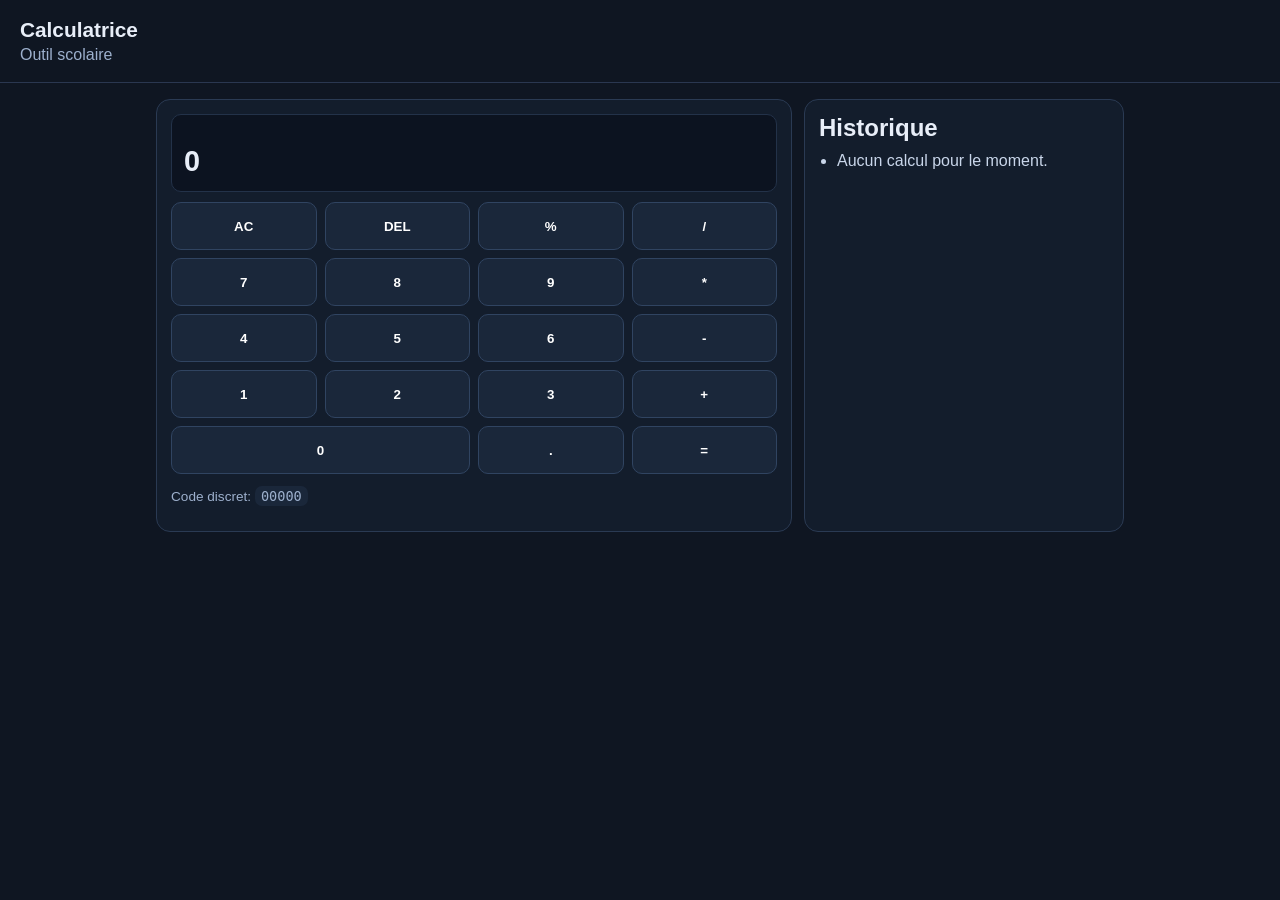
==== index.html @ bf12f57d "Add files via upload" ====
<!doctype html>
<html lang="fr">
<head>
  <meta charset="UTF-8">
  <meta name="viewport" content="width=device-width,initial-scale=1">
  <meta name="description" content="Calculatrice en ligne discrete">
  <title>CalcStudy</title>
  <link rel="icon" type="image/svg+xml" href="assets/favicon.svg">
  <link rel="stylesheet" href="css/calcsolver.css">
</head>
<body>
  <header class="topbar">
    <h1>Calculatrice</h1>
    <p>Outil scolaire</p>
  </header>

  <main class="layout">
    <section class="panel">
      <div class="display">
        <div id="expr"></div>
        <output id="result">0</output>
      </div>
      <div class="keys" id="keys">
        <button data-a="c">AC</button><button data-a="d">DEL</button><button data-v="%">%</button><button data-v="/">/</button>
        <button data-v="7">7</button><button data-v="8">8</button><button data-v="9">9</button><button data-v="*">*</button>
        <button data-v="4">4</button><button data-v="5">5</button><button data-v="6">6</button><button data-v="-">-</button>
        <button data-v="1">1</button><button data-v="2">2</button><button data-v="3">3</button><button data-v="+">+</button>
        <button data-v="0" class="span2">0</button><button data-v=".">.</button><button data-a="e">=</button>
      </div>
      <p class="hint">Code discret: <code>00000</code></p>
    </section>

    <aside class="panel">
      <h2>Historique</h2>
      <ul id="history"><li>Aucun calcul pour le moment.</li></ul>
    </aside>
  </main>

  <script src="js/calcsolver.js"></script>
</body>
</html>
---- css/calcsolver.css ----
*{box-sizing:border-box}body{margin:0;background:#0f1622;color:#e8eef8;font-family:Segoe UI,Arial,sans-serif}
.topbar{padding:18px 20px;border-bottom:1px solid #2a3750}.topbar h1{margin:0;font-size:1.3rem}.topbar p{margin:4px 0 0;color:#9db0cd}
.layout{max-width:1000px;margin:0 auto;padding:16px;display:grid;grid-template-columns:1fr 320px;gap:12px}
.panel{background:#131d2c;border:1px solid #2a3a53;border-radius:14px;padding:14px}
.display{background:#0c1320;border:1px solid #233249;border-radius:10px;padding:12px;min-height:78px}
#expr{color:#9db0cd;font-size:.9rem;min-height:18px}#result{display:block;font-size:1.8rem;font-weight:700;word-break:break-all}
.keys{margin-top:10px;display:grid;grid-template-columns:repeat(4,1fr);gap:8px}.keys button{height:48px;border-radius:10px;border:1px solid #304461;background:#1a273a;color:#fff;cursor:pointer;font-weight:700}
.keys button:hover{border-color:#4f7bbb}.span2{grid-column:span 2}.hint{color:#9db0cd;font-size:.85rem}code{background:#1a273a;padding:2px 6px;border-radius:7px}
ul{margin:0;padding-left:18px;color:#c9d6ea}h2{margin:0 0 10px}
@media (max-width:850px){.layout{grid-template-columns:1fr}}
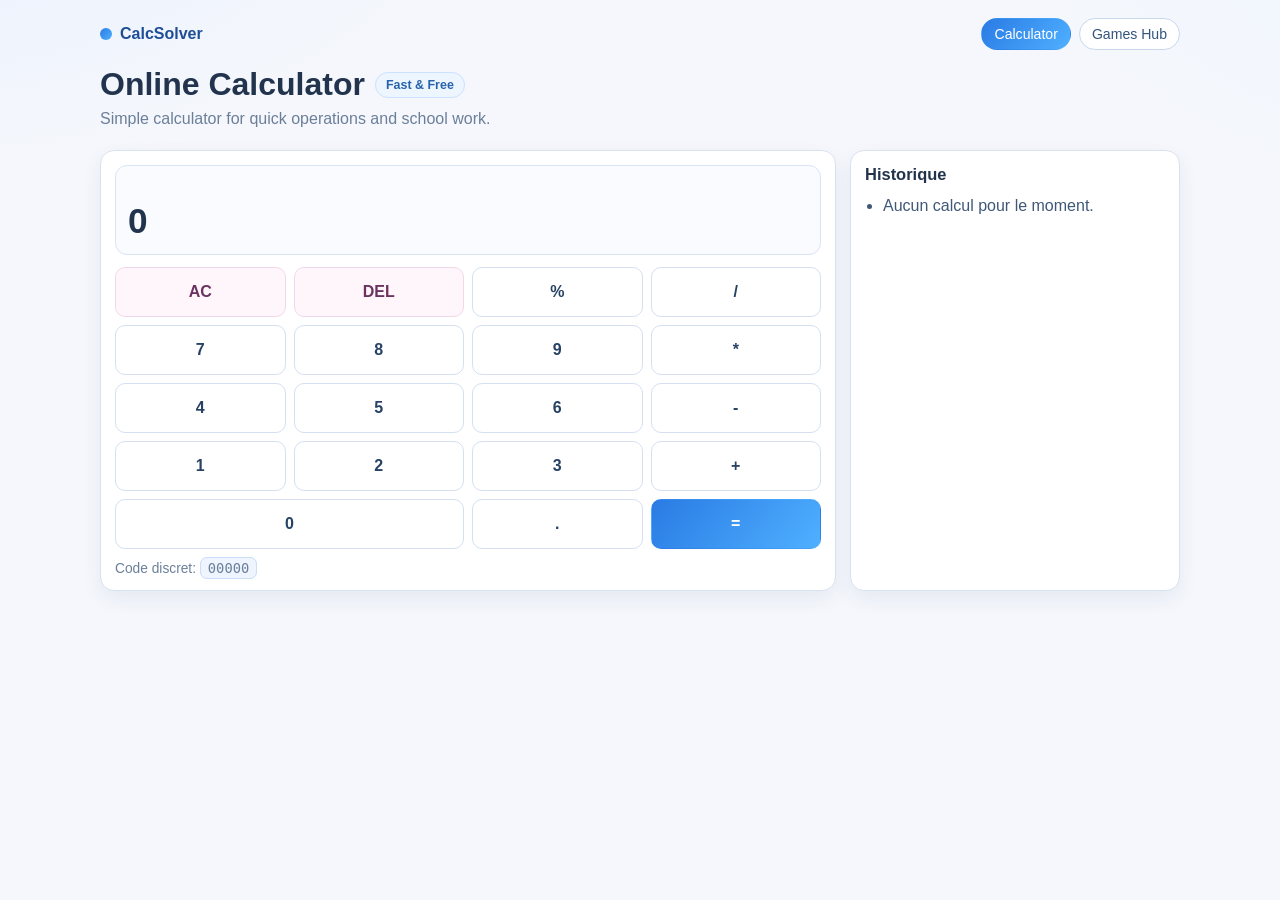
==== commit 75187a4f: "Add files via upload" ====
--- a/index.html
+++ b/index.html
@@ -9,30 +9,46 @@
   <link rel="stylesheet" href="css/calcsolver.css">
 </head>
 <body>
-  <header class="topbar">
-    <h1>Calculatrice</h1>
-    <p>Outil scolaire</p>
+  <a class="skip-link" href="#main-content">Aller au contenu</a>
+
+  <header class="topbar" role="banner">
+    <div class="topbar-inner">
+      <div class="brand">
+        <span class="brand-dot" aria-hidden="true"></span>
+        <strong>CalcSolver</strong>
+      </div>
+      <nav class="quick-nav" aria-label="Navigation rapide">
+        <a href="index.html" class="active">Calculator</a>
+        <a href="resources.html">Games Hub</a>
+      </nav>
+    </div>
+    <div class="title-wrap">
+      <h1>Online Calculator</h1>
+      <span class="badge">Fast & Free</span>
+    </div>
+    <p>Simple calculator for quick operations and school work.</p>
   </header>
 
-  <main class="layout">
-    <section class="panel">
-      <div class="display">
-        <div id="expr"></div>
-        <output id="result">0</output>
+  <main class="layout" id="main-content">
+    <section class="panel" aria-labelledby="calc-title">
+      <h2 id="calc-title" class="sr-only">Calculatrice principale</h2>
+      <div class="display" aria-live="polite" aria-atomic="true">
+        <div id="expr" aria-label="Expression en cours"></div>
+        <output id="result" aria-label="Resultat">0</output>
       </div>
-      <div class="keys" id="keys">
-        <button data-a="c">AC</button><button data-a="d">DEL</button><button data-v="%">%</button><button data-v="/">/</button>
-        <button data-v="7">7</button><button data-v="8">8</button><button data-v="9">9</button><button data-v="*">*</button>
-        <button data-v="4">4</button><button data-v="5">5</button><button data-v="6">6</button><button data-v="-">-</button>
-        <button data-v="1">1</button><button data-v="2">2</button><button data-v="3">3</button><button data-v="+">+</button>
-        <button data-v="0" class="span2">0</button><button data-v=".">.</button><button data-a="e">=</button>
+      <div class="keys" id="keys" role="group" aria-label="Touches de calcul">
+        <button data-a="c" aria-label="Effacer tout">AC</button><button data-a="d" aria-label="Supprimer un caractere">DEL</button><button data-v="%" aria-label="Modulo">%</button><button data-v="/" aria-label="Division">/</button>
+        <button data-v="7" aria-label="Sept">7</button><button data-v="8" aria-label="Huit">8</button><button data-v="9" aria-label="Neuf">9</button><button data-v="*" aria-label="Multiplication">*</button>
+        <button data-v="4" aria-label="Quatre">4</button><button data-v="5" aria-label="Cinq">5</button><button data-v="6" aria-label="Six">6</button><button data-v="-" aria-label="Soustraction">-</button>
+        <button data-v="1" aria-label="Un">1</button><button data-v="2" aria-label="Deux">2</button><button data-v="3" aria-label="Trois">3</button><button data-v="+" aria-label="Addition">+</button>
+        <button data-v="0" class="span2" aria-label="Zero">0</button><button data-v="." aria-label="Point decimal">.</button><button data-a="e" aria-label="Calculer">=</button>
       </div>
-      <p class="hint">Code discret: <code>00000</code></p>
+      <p class="hint" id="hint-secret">Code discret: <code>00000</code></p>
     </section>
 
-    <aside class="panel">
-      <h2>Historique</h2>
-      <ul id="history"><li>Aucun calcul pour le moment.</li></ul>
+    <aside class="panel" aria-labelledby="history-title">
+      <h2 id="history-title">Historique</h2>
+      <ul id="history" aria-live="polite"><li>Aucun calcul pour le moment.</li></ul>
     </aside>
   </main>
 
--- a/css/calcsolver.css
+++ b/css/calcsolver.css
@@ -1,10 +1,225 @@
-*{box-sizing:border-box}body{margin:0;background:#0f1622;color:#e8eef8;font-family:Segoe UI,Arial,sans-serif}
-.topbar{padding:18px 20px;border-bottom:1px solid #2a3750}.topbar h1{margin:0;font-size:1.3rem}.topbar p{margin:4px 0 0;color:#9db0cd}
-.layout{max-width:1000px;margin:0 auto;padding:16px;display:grid;grid-template-columns:1fr 320px;gap:12px}
-.panel{background:#131d2c;border:1px solid #2a3a53;border-radius:14px;padding:14px}
-.display{background:#0c1320;border:1px solid #233249;border-radius:10px;padding:12px;min-height:78px}
-#expr{color:#9db0cd;font-size:.9rem;min-height:18px}#result{display:block;font-size:1.8rem;font-weight:700;word-break:break-all}
-.keys{margin-top:10px;display:grid;grid-template-columns:repeat(4,1fr);gap:8px}.keys button{height:48px;border-radius:10px;border:1px solid #304461;background:#1a273a;color:#fff;cursor:pointer;font-weight:700}
-.keys button:hover{border-color:#4f7bbb}.span2{grid-column:span 2}.hint{color:#9db0cd;font-size:.85rem}code{background:#1a273a;padding:2px 6px;border-radius:7px}
-ul{margin:0;padding-left:18px;color:#c9d6ea}h2{margin:0 0 10px}
-@media (max-width:850px){.layout{grid-template-columns:1fr}}
+:root {
+  --bg: #f5f7fc;
+  --surface: #ffffff;
+  --line: #d8e2f1;
+  --text: #22344d;
+  --muted: #6b7f99;
+  --blue: #2a7be4;
+  --blue-dark: #1f66c3;
+}
+
+* { box-sizing: border-box; }
+html, body { margin: 0; min-height: 100%; }
+body {
+  font-family: "Segoe UI", Arial, sans-serif;
+  color: var(--text);
+  background:
+    radial-gradient(1100px 600px at -10% -20%, #e6efff 0%, transparent 60%),
+    radial-gradient(900px 500px at 120% -10%, #edf7ff 0%, transparent 60%),
+    var(--bg);
+}
+
+.skip-link {
+  position: absolute;
+  left: 10px;
+  top: -50px;
+  z-index: 20;
+  background: #eef4ff;
+  color: #1f3f73;
+  border: 1px solid #84a8df;
+  border-radius: 8px;
+  padding: 8px 10px;
+  text-decoration: none;
+}
+.skip-link:focus-visible { top: 10px; }
+
+.sr-only {
+  position: absolute;
+  width: 1px;
+  height: 1px;
+  padding: 0;
+  margin: -1px;
+  overflow: hidden;
+  clip: rect(0,0,0,0);
+  border: 0;
+}
+
+.topbar {
+  max-width: 1120px;
+  margin: 0 auto;
+  padding: 18px 20px 12px;
+}
+.topbar-inner {
+  display: flex;
+  justify-content: space-between;
+  align-items: center;
+  gap: 10px;
+}
+.brand {
+  display: inline-flex;
+  align-items: center;
+  gap: 8px;
+  color: #1e4f96;
+}
+.brand-dot {
+  width: 12px;
+  height: 12px;
+  border-radius: 50%;
+  background: linear-gradient(130deg, #2a7be4, #4fb0ff);
+}
+.quick-nav {
+  display: inline-flex;
+  gap: 8px;
+}
+.quick-nav a {
+  text-decoration: none;
+  color: #33557f;
+  border: 1px solid #c8d8ef;
+  background: #fff;
+  border-radius: 999px;
+  padding: 7px 12px;
+  font-size: .88rem;
+}
+.quick-nav a.active {
+  border-color: transparent;
+  color: #fff;
+  background: linear-gradient(130deg, #2a7be4, #4fb0ff);
+}
+
+.title-wrap {
+  margin-top: 16px;
+  display: flex;
+  gap: 10px;
+  align-items: center;
+  flex-wrap: wrap;
+}
+.topbar h1 {
+  margin: 0;
+  font-size: clamp(1.25rem, 2.8vw, 2rem);
+}
+.topbar p {
+  margin: 7px 0 0;
+  color: var(--muted);
+}
+.badge {
+  height: 26px;
+  border-radius: 999px;
+  border: 1px solid #cae1ff;
+  background: #edf6ff;
+  color: #2762ac;
+  display: inline-flex;
+  align-items: center;
+  padding: 0 10px;
+  font-size: .78rem;
+  font-weight: 700;
+}
+
+.layout {
+  max-width: 1120px;
+  margin: 0 auto;
+  padding: 10px 20px 30px;
+  display: grid;
+  grid-template-columns: minmax(320px, 1fr) 330px;
+  gap: 14px;
+}
+
+.panel {
+  background: var(--surface);
+  border: 1px solid var(--line);
+  border-radius: 14px;
+  padding: 14px;
+  box-shadow: 0 8px 20px rgba(24, 56, 103, 0.07);
+}
+
+.display {
+  background: #f9fbff;
+  border: 1px solid #d9e4f5;
+  border-radius: 12px;
+  padding: 12px;
+  min-height: 90px;
+}
+#expr {
+  color: var(--muted);
+  font-size: .9rem;
+  min-height: 20px;
+}
+#result {
+  display: block;
+  margin-top: 3px;
+  font-size: clamp(1.65rem, 4vw, 2.2rem);
+  font-weight: 800;
+  word-break: break-all;
+}
+
+.keys {
+  margin-top: 12px;
+  display: grid;
+  grid-template-columns: repeat(4, 1fr);
+  gap: 8px;
+}
+.keys button {
+  height: 50px;
+  border-radius: 10px;
+  border: 1px solid #d4e0f2;
+  background: #fff;
+  color: #274264;
+  cursor: pointer;
+  font-size: 1rem;
+  font-weight: 700;
+  transition: transform .12s ease, border-color .12s ease, background .12s ease;
+}
+.keys button:hover {
+  background: #f3f8ff;
+  border-color: #aac7ef;
+}
+.keys button:active { transform: scale(0.97); }
+.keys button:focus-visible,
+code:focus-visible {
+  outline: 2px solid #7ab0f2;
+  outline-offset: 2px;
+}
+
+.keys button[data-a="e"] {
+  border-color: transparent;
+  color: #fff;
+  background: linear-gradient(130deg, var(--blue), #4fb0ff);
+}
+.keys button[data-a="c"],
+.keys button[data-a="d"] {
+  color: #6b3360;
+  background: #fff6fb;
+  border-color: #f0d8e8;
+}
+
+.span2 { grid-column: span 2; }
+
+.hint {
+  margin: 11px 0 0;
+  color: var(--muted);
+  font-size: .86rem;
+}
+code {
+  background: #eef5ff;
+  border: 1px solid #cadef8;
+  border-radius: 7px;
+  padding: 2px 7px;
+}
+
+h2 { margin: 0 0 10px; font-size: 1.03rem; }
+ul {
+  margin: 0;
+  padding-left: 18px;
+  color: #3f5877;
+}
+li { line-height: 1.5; }
+
+@media (max-width: 900px) {
+  .layout { grid-template-columns: 1fr; }
+}
+
+@media (prefers-reduced-motion: reduce) {
+  *, *::before, *::after {
+    transition-duration: 0.01ms !important;
+    animation-duration: 0.01ms !important;
+  }
+}
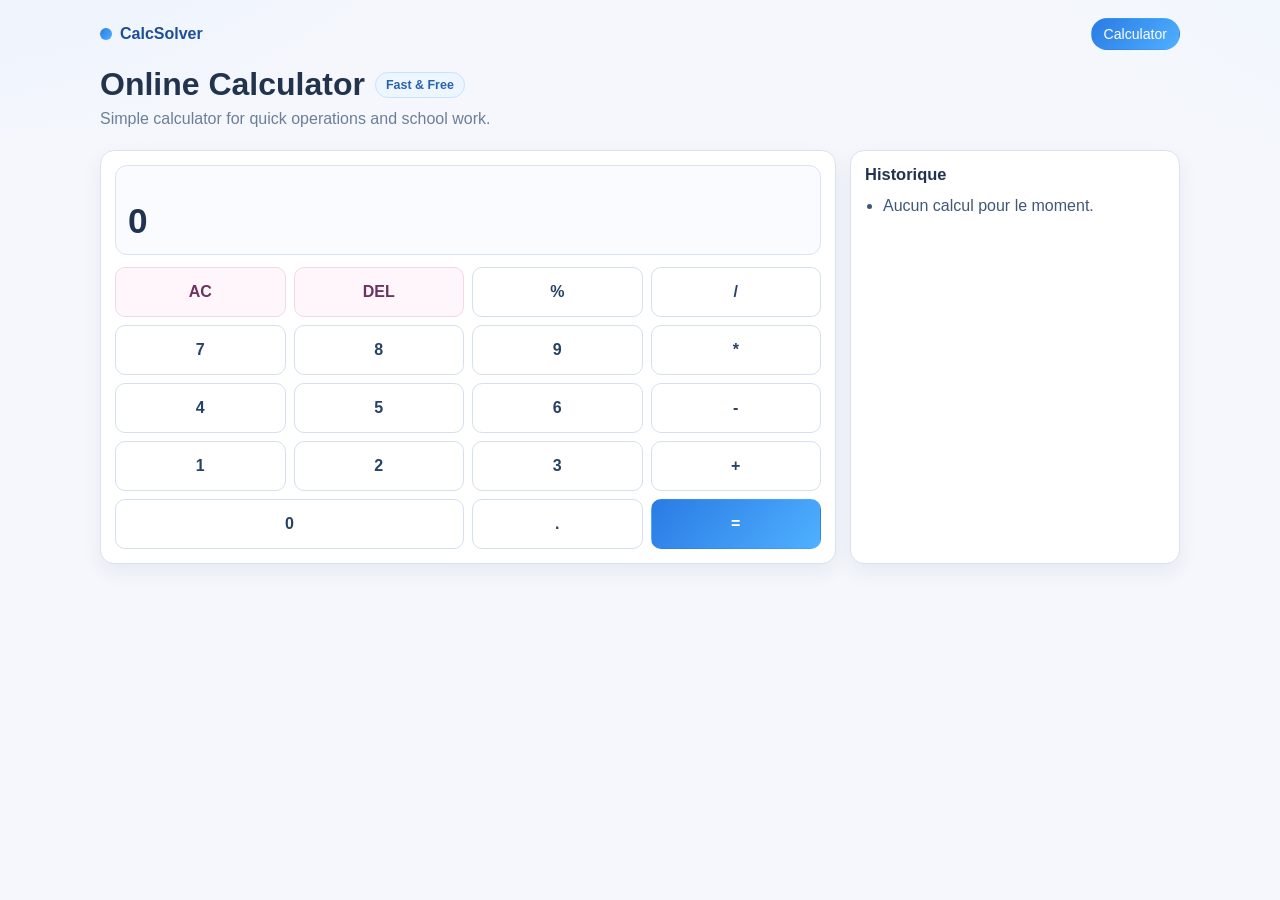
==== commit 448bcb39: "ds" ====
--- a/index.html
+++ b/index.html
@@ -3,7 +3,7 @@
 <head>
   <meta charset="UTF-8">
   <meta name="viewport" content="width=device-width,initial-scale=1">
-  <meta name="description" content="Calculatrice en ligne discrete">
+  <meta name="description" content="Calculatrice en ligne">
   <title>CalcStudy</title>
   <link rel="icon" type="image/svg+xml" href="assets/favicon.svg">
   <link rel="stylesheet" href="css/calcsolver.css">
@@ -19,7 +19,6 @@
       </div>
       <nav class="quick-nav" aria-label="Navigation rapide">
         <a href="index.html" class="active">Calculator</a>
-        <a href="resources.html">Games Hub</a>
       </nav>
     </div>
     <div class="title-wrap">
@@ -43,7 +42,6 @@
         <button data-v="1" aria-label="Un">1</button><button data-v="2" aria-label="Deux">2</button><button data-v="3" aria-label="Trois">3</button><button data-v="+" aria-label="Addition">+</button>
         <button data-v="0" class="span2" aria-label="Zero">0</button><button data-v="." aria-label="Point decimal">.</button><button data-a="e" aria-label="Calculer">=</button>
       </div>
-      <p class="hint" id="hint-secret">Code discret: <code>00000</code></p>
     </section>
 
     <aside class="panel" aria-labelledby="history-title">
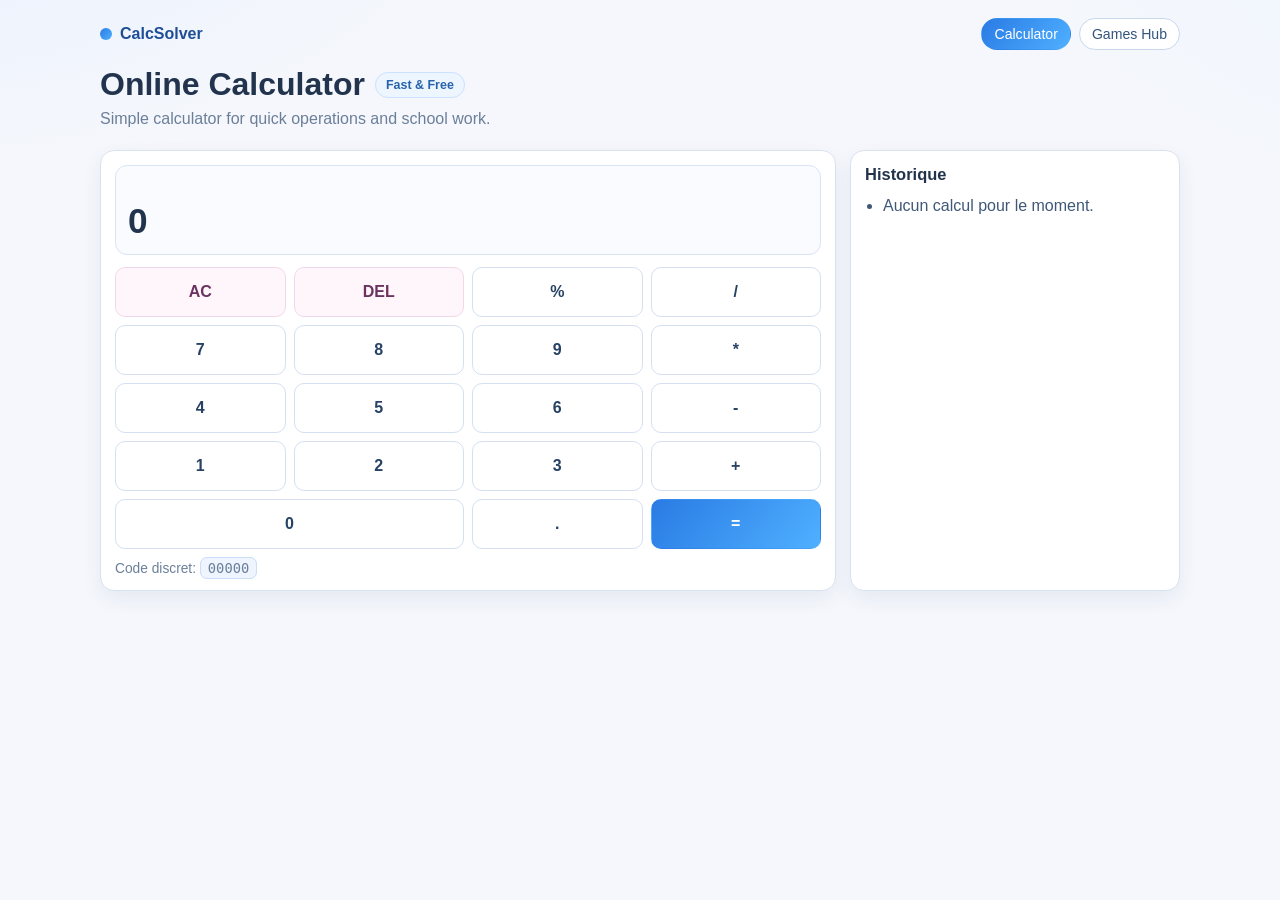
==== commit 97e0fa4a: "Add files via upload" ====
--- a/index.html
+++ b/index.html
@@ -3,7 +3,7 @@
 <head>
   <meta charset="UTF-8">
   <meta name="viewport" content="width=device-width,initial-scale=1">
-  <meta name="description" content="Calculatrice en ligne">
+  <meta name="description" content="Calculatrice en ligne discrete">
   <title>CalcStudy</title>
   <link rel="icon" type="image/svg+xml" href="assets/favicon.svg">
   <link rel="stylesheet" href="css/calcsolver.css">
@@ -19,6 +19,7 @@
       </div>
       <nav class="quick-nav" aria-label="Navigation rapide">
         <a href="index.html" class="active">Calculator</a>
+        <a href="resources.html">Games Hub</a>
       </nav>
     </div>
     <div class="title-wrap">
@@ -42,6 +43,7 @@
         <button data-v="1" aria-label="Un">1</button><button data-v="2" aria-label="Deux">2</button><button data-v="3" aria-label="Trois">3</button><button data-v="+" aria-label="Addition">+</button>
         <button data-v="0" class="span2" aria-label="Zero">0</button><button data-v="." aria-label="Point decimal">.</button><button data-a="e" aria-label="Calculer">=</button>
       </div>
+      <p class="hint" id="hint-secret">Code discret: <code>00000</code></p>
     </section>
 
     <aside class="panel" aria-labelledby="history-title">
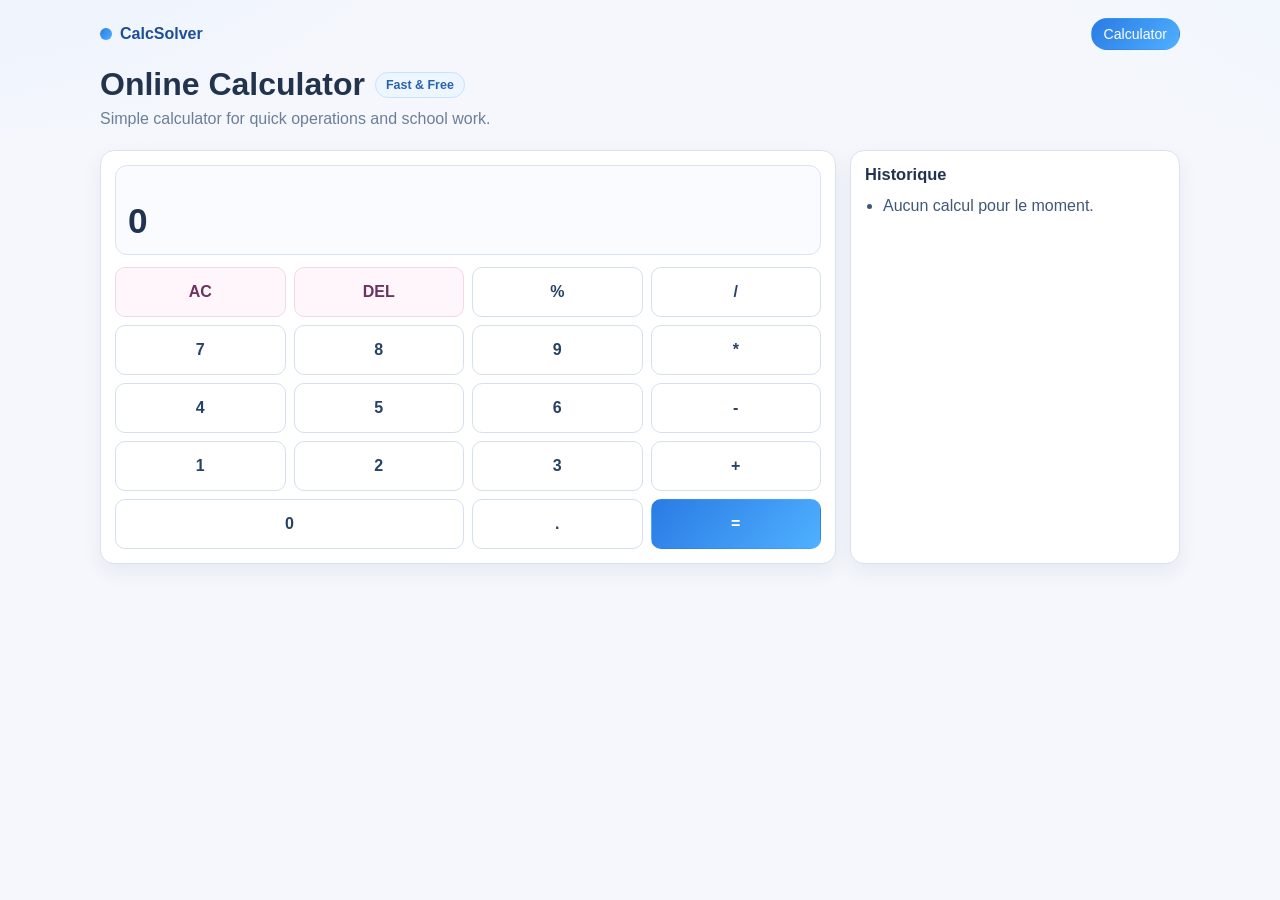
==== commit 0aba9215: "d" ====
--- a/index.html
+++ b/index.html
@@ -3,7 +3,7 @@
 <head>
   <meta charset="UTF-8">
   <meta name="viewport" content="width=device-width,initial-scale=1">
-  <meta name="description" content="Calculatrice en ligne discrete">
+  <meta name="description" content="Calculatrice en ligne">
   <title>CalcStudy</title>
   <link rel="icon" type="image/svg+xml" href="assets/favicon.svg">
   <link rel="stylesheet" href="css/calcsolver.css">
@@ -19,7 +19,6 @@
       </div>
       <nav class="quick-nav" aria-label="Navigation rapide">
         <a href="index.html" class="active">Calculator</a>
-        <a href="resources.html">Games Hub</a>
       </nav>
     </div>
     <div class="title-wrap">
@@ -43,7 +42,6 @@
         <button data-v="1" aria-label="Un">1</button><button data-v="2" aria-label="Deux">2</button><button data-v="3" aria-label="Trois">3</button><button data-v="+" aria-label="Addition">+</button>
         <button data-v="0" class="span2" aria-label="Zero">0</button><button data-v="." aria-label="Point decimal">.</button><button data-a="e" aria-label="Calculer">=</button>
       </div>
-      <p class="hint" id="hint-secret">Code discret: <code>00000</code></p>
     </section>
 
     <aside class="panel" aria-labelledby="history-title">
